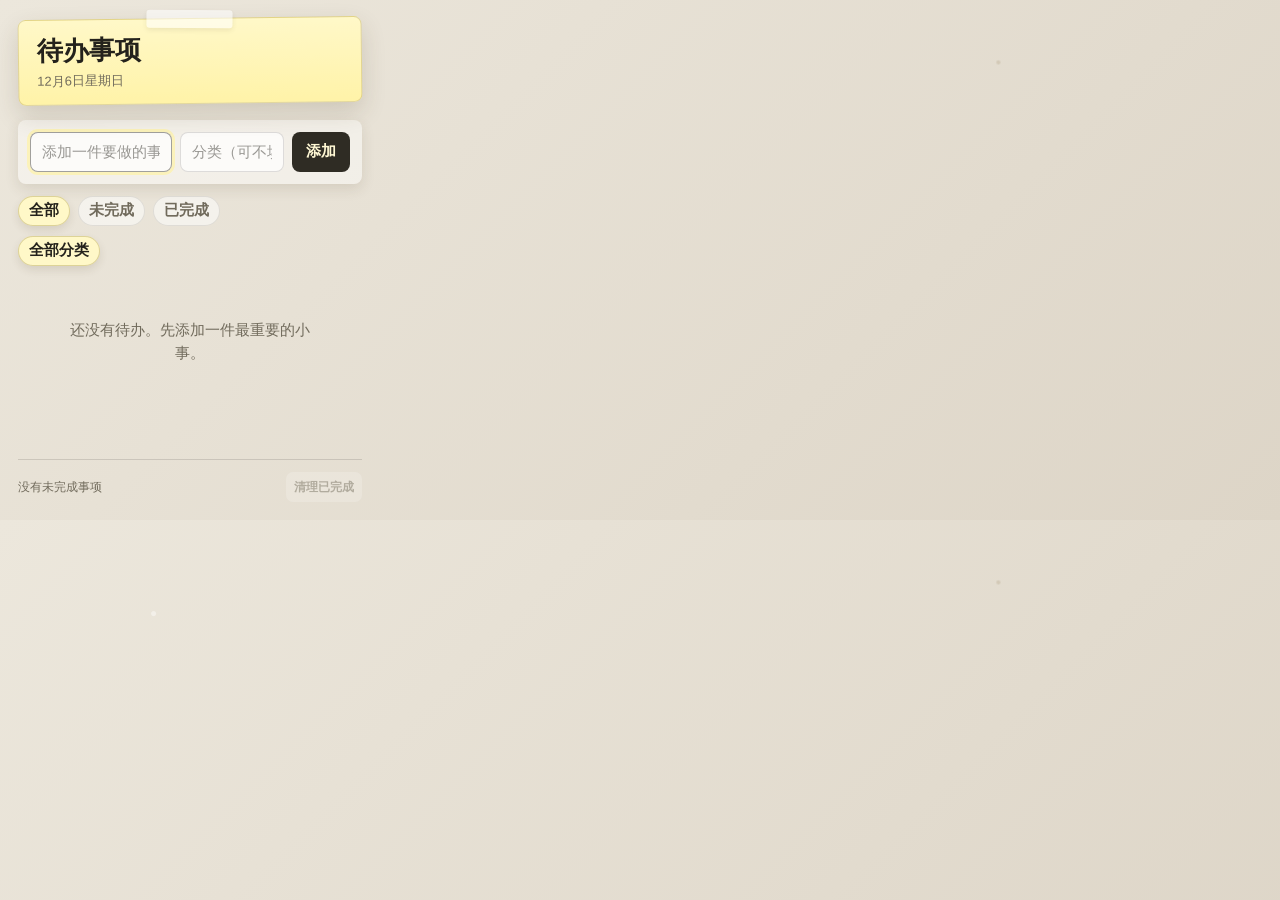
==== popup.html @ f9138f81 "Create Chrome todo extension" ====
<!doctype html>
<html lang="zh-CN">
  <head>
    <meta charset="utf-8" />
    <meta name="viewport" content="width=device-width, initial-scale=1" />
    <title>简洁待办</title>
    <link rel="stylesheet" href="popup.css" />
  </head>
  <body>
    <main class="app" aria-label="待办事项">
      <header class="header">
        <div>
          <h1>待办事项</h1>
          <p id="todayText" class="today"></p>
        </div>
      </header>

      <form id="todoForm" class="add-form" autocomplete="off">
        <label class="sr-only" for="todoInput">新增待办</label>
        <input id="todoInput" type="text" maxlength="80" placeholder="添加一件要做的事" />
        <label class="sr-only" for="categoryInput">分类</label>
        <input id="categoryInput" type="text" maxlength="18" placeholder="分类（可不填）" list="categorySuggestions" />
        <datalist id="categorySuggestions"></datalist>
        <button type="submit">添加</button>
      </form>

      <section class="toolbar" aria-label="筛选待办">
        <button class="filter active" type="button" data-filter="all">全部</button>
        <button class="filter" type="button" data-filter="active">未完成</button>
        <button class="filter" type="button" data-filter="done">已完成</button>
      </section>

      <section class="category-toolbar" aria-label="筛选分类">
        <button class="category-filter active" type="button" data-category="all">全部分类</button>
      </section>

      <section class="content">
        <p id="emptyState" class="empty-state">还没有待办。先添加一件最重要的小事。</p>
        <ul id="todoList" class="todo-list" aria-live="polite"></ul>
      </section>

      <footer class="footer">
        <span id="countText">0 件待办</span>
        <button id="clearDone" class="ghost" type="button">清理已完成</button>
      </footer>
    </main>

    <script src="popup.js"></script>
  </body>
</html>
---- popup.css ----
:root {
  color-scheme: light;
  --desk: #ece7dc;
  --desk-deep: #ddd5c7;
  --note: #fff3a8;
  --note-soft: #fff8c8;
  --note-alt: #f7ffd1;
  --ink: #24221c;
  --muted: #716b5c;
  --line: rgba(36, 34, 28, 0.18);
  --shadow: 0 10px 24px rgba(70, 58, 31, 0.16);
  --shadow-soft: 0 5px 14px rgba(70, 58, 31, 0.12);
}

* {
  box-sizing: border-box;
}

body {
  width: 380px;
  min-height: 520px;
  margin: 0;
  background:
    radial-gradient(circle at 12% 18%, rgba(255, 255, 255, 0.42) 0 2px, transparent 3px),
    radial-gradient(circle at 78% 12%, rgba(140, 118, 74, 0.18) 0 1px, transparent 3px),
    linear-gradient(135deg, var(--desk), var(--desk-deep));
  color: var(--ink);
  font-family:
    -apple-system, BlinkMacSystemFont, "SF Pro Rounded", "PingFang SC", "Microsoft YaHei",
    sans-serif;
  font-size: 15px;
}

body.newtab-page {
  width: auto;
  min-height: 100vh;
  background:
    radial-gradient(circle at 14% 16%, rgba(255, 255, 255, 0.42) 0 2px, transparent 3px),
    radial-gradient(circle at 82% 20%, rgba(140, 118, 74, 0.18) 0 1px, transparent 3px),
    radial-gradient(circle at 30% 82%, rgba(118, 138, 97, 0.12) 0 2px, transparent 4px),
    linear-gradient(135deg, var(--desk), var(--desk-deep));
}

button,
input {
  font: inherit;
}

button {
  border: 0;
  cursor: pointer;
}

button:disabled {
  cursor: not-allowed;
  opacity: 0.44;
}

.app {
  display: flex;
  min-height: 520px;
  flex-direction: column;
  padding: 18px;
}

.newtab-app {
  width: min(820px, calc(100vw - 44px));
  min-height: calc(100vh - 80px);
  margin: 40px auto;
  padding: 30px;
}

.header {
  position: relative;
  margin: 0 0 16px;
  padding: 16px 18px 14px;
  border: 1px solid rgba(151, 130, 48, 0.28);
  border-radius: 8px;
  background: linear-gradient(180deg, var(--note-soft), var(--note));
  box-shadow: var(--shadow);
  transform: rotate(-0.7deg);
}

.header::before {
  content: "";
  position: absolute;
  top: -9px;
  left: 50%;
  width: 86px;
  height: 18px;
  border-radius: 3px;
  background: rgba(255, 255, 255, 0.56);
  box-shadow: 0 2px 5px rgba(70, 58, 31, 0.1);
  transform: translateX(-50%) rotate(1deg);
}

h1 {
  margin: 0;
  font-size: 26px;
  font-weight: 760;
  letter-spacing: 0;
  line-height: 1.1;
}

.newtab-app h1 {
  font-size: 42px;
}

.today {
  min-height: 18px;
  margin: 7px 0 0;
  color: var(--muted);
  font-size: 13px;
}

.newtab-app .today {
  font-size: 16px;
}

.add-form {
  display: grid;
  grid-template-columns: 1fr 104px auto;
  gap: 8px;
  margin-bottom: 12px;
  padding: 12px;
  border-radius: 8px;
  background: rgba(255, 255, 255, 0.42);
  box-shadow: var(--shadow-soft);
}

.add-form input {
  min-width: 0;
  height: 40px;
  border: 1px solid rgba(36, 34, 28, 0.14);
  border-radius: 8px;
  background: rgba(255, 255, 255, 0.72);
  color: var(--ink);
  outline: none;
  padding: 0 11px;
}

.add-form input::placeholder {
  color: rgba(36, 34, 28, 0.46);
}

.add-form input:focus,
.edit-row input:focus {
  border-color: rgba(36, 34, 28, 0.42);
  box-shadow: 0 0 0 3px rgba(255, 243, 168, 0.72);
}

.add-form button {
  height: 40px;
  border-radius: 8px;
  background: #2f2c24;
  color: #fff8d4;
  font-weight: 700;
  padding: 0 14px;
}

.add-form button:hover {
  background: #16140f;
}

.newtab-app .add-form {
  grid-template-columns: 1fr 150px auto;
  gap: 12px;
  margin-bottom: 16px;
  padding: 14px;
}

.newtab-app .add-form input,
.newtab-app .add-form button {
  height: 48px;
  font-size: 17px;
}

.toolbar,
.category-toolbar {
  display: flex;
  flex-wrap: wrap;
  gap: 8px;
  margin-bottom: 10px;
}

.category-toolbar {
  margin-bottom: 14px;
}

.filter,
.category-filter {
  min-height: 30px;
  border-radius: 999px;
  background: rgba(255, 255, 255, 0.52);
  color: var(--muted);
  font-weight: 650;
  padding: 0 11px;
  box-shadow: inset 0 0 0 1px rgba(36, 34, 28, 0.1);
}

.filter:hover,
.category-filter:hover {
  background: rgba(255, 255, 255, 0.82);
  color: var(--ink);
}

.filter.active,
.category-filter.active {
  background: #fff8c8;
  color: var(--ink);
  box-shadow:
    inset 0 0 0 1px rgba(151, 130, 48, 0.32),
    0 4px 9px rgba(70, 58, 31, 0.12);
}

.newtab-app .filter,
.newtab-app .category-filter {
  min-height: 36px;
  font-size: 16px;
}

.content {
  flex: 1;
  min-height: 0;
}

.todo-list {
  display: grid;
  gap: 10px;
  max-height: 310px;
  margin: 0;
  padding: 1px;
  overflow-y: auto;
  list-style: none;
}

.newtab-app .todo-list {
  grid-template-columns: repeat(auto-fit, minmax(230px, 1fr));
  align-content: start;
  max-height: calc(100vh - 390px);
}

.todo-item {
  display: grid;
  grid-template-columns: auto 1fr auto;
  align-items: start;
  gap: 10px;
  min-height: 72px;
  border: 1px solid rgba(151, 130, 48, 0.24);
  border-radius: 8px;
  background:
    linear-gradient(180deg, rgba(255, 255, 255, 0.28), transparent 36%),
    var(--note);
  box-shadow: var(--shadow-soft);
  padding: 12px 11px;
}

.todo-item:nth-child(3n + 2) {
  background:
    linear-gradient(180deg, rgba(255, 255, 255, 0.3), transparent 36%),
    var(--note-alt);
}

.todo-item:nth-child(3n) {
  background:
    linear-gradient(180deg, rgba(255, 255, 255, 0.28), transparent 36%),
    #ffe5c4;
}

.todo-item input[type="checkbox"] {
  width: 18px;
  height: 18px;
  margin: 3px 0 0;
  accent-color: #2f2c24;
}

.todo-content {
  display: grid;
  min-width: 0;
  gap: 6px;
}

.todo-category {
  width: fit-content;
  max-width: 100%;
  border-radius: 999px;
  background: rgba(255, 255, 255, 0.62);
  color: var(--muted);
  font-size: 12px;
  line-height: 1.1;
  overflow: hidden;
  padding: 4px 8px;
  text-overflow: ellipsis;
  white-space: nowrap;
}

.todo-title {
  min-width: 0;
  overflow-wrap: anywhere;
  color: var(--ink);
  font-size: 16px;
  line-height: 1.42;
}

.newtab-app .todo-item {
  min-height: 132px;
  transform: rotate(-0.35deg);
}

.newtab-app .todo-item:nth-child(even) {
  transform: rotate(0.35deg);
}

.newtab-app .todo-title {
  font-size: 19px;
}

.todo-item.done {
  opacity: 0.74;
}

.todo-item.done .todo-title {
  color: var(--muted);
  text-decoration-line: line-through;
  text-decoration-thickness: 2px;
  text-decoration-color: rgba(36, 34, 28, 0.72);
  text-decoration-skip-ink: none;
}

.item-actions {
  display: flex;
  flex-direction: column;
  gap: 4px;
}

.item-actions button,
.edit-actions button {
  min-width: 34px;
  height: 24px;
  border-radius: 6px;
  background: rgba(255, 255, 255, 0.48);
  color: var(--muted);
  font-size: 12px;
  font-weight: 650;
  padding: 0 6px;
}

.item-actions button:hover,
.edit-actions button:hover {
  background: rgba(255, 255, 255, 0.86);
  color: var(--ink);
}

.edit-row {
  display: grid;
  grid-column: 2 / 4;
  grid-template-columns: 1fr 84px auto;
  gap: 7px;
  width: 100%;
}

.edit-row input {
  min-width: 0;
  height: 34px;
  border: 1px solid rgba(36, 34, 28, 0.16);
  border-radius: 7px;
  background: rgba(255, 255, 255, 0.66);
  color: var(--ink);
  outline: none;
  padding: 0 8px;
}

.edit-actions {
  display: flex;
  gap: 4px;
}

.empty-state {
  display: none;
  margin: 38px auto 0;
  max-width: 250px;
  color: var(--muted);
  line-height: 1.58;
  text-align: center;
}

.empty-state.visible {
  display: block;
}

.footer {
  display: flex;
  align-items: center;
  justify-content: space-between;
  gap: 10px;
  border-top: 1px solid rgba(36, 34, 28, 0.14);
  margin-top: 14px;
  padding-top: 12px;
  color: var(--muted);
  font-size: 12px;
}

.newtab-app .footer,
.newtab-app .ghost,
.newtab-app .item-actions button,
.newtab-app .edit-actions button {
  font-size: 14px;
}

.ghost {
  height: 30px;
  border-radius: 7px;
  background: rgba(255, 255, 255, 0.45);
  color: var(--muted);
  font-size: 12px;
  font-weight: 650;
  padding: 0 8px;
}

.ghost:hover:not(:disabled) {
  background: rgba(255, 255, 255, 0.86);
  color: var(--ink);
}

.sr-only {
  position: absolute;
  width: 1px;
  height: 1px;
  padding: 0;
  overflow: hidden;
  clip: rect(0, 0, 0, 0);
  white-space: nowrap;
  border: 0;
}

@media (max-width: 520px) {
  .newtab-app {
    width: calc(100vw - 22px);
    min-height: calc(100vh - 22px);
    margin: 11px auto;
    padding: 18px;
  }

  .newtab-app h1 {
    font-size: 32px;
  }

  .add-form,
  .newtab-app .add-form {
    grid-template-columns: 1fr auto;
  }

  .add-form input:first-of-type,
  .newtab-app .add-form input:first-of-type {
    grid-column: 1 / -1;
  }

  .newtab-app .todo-list {
    grid-template-columns: 1fr;
  }

  .edit-row {
    grid-template-columns: 1fr;
  }
}
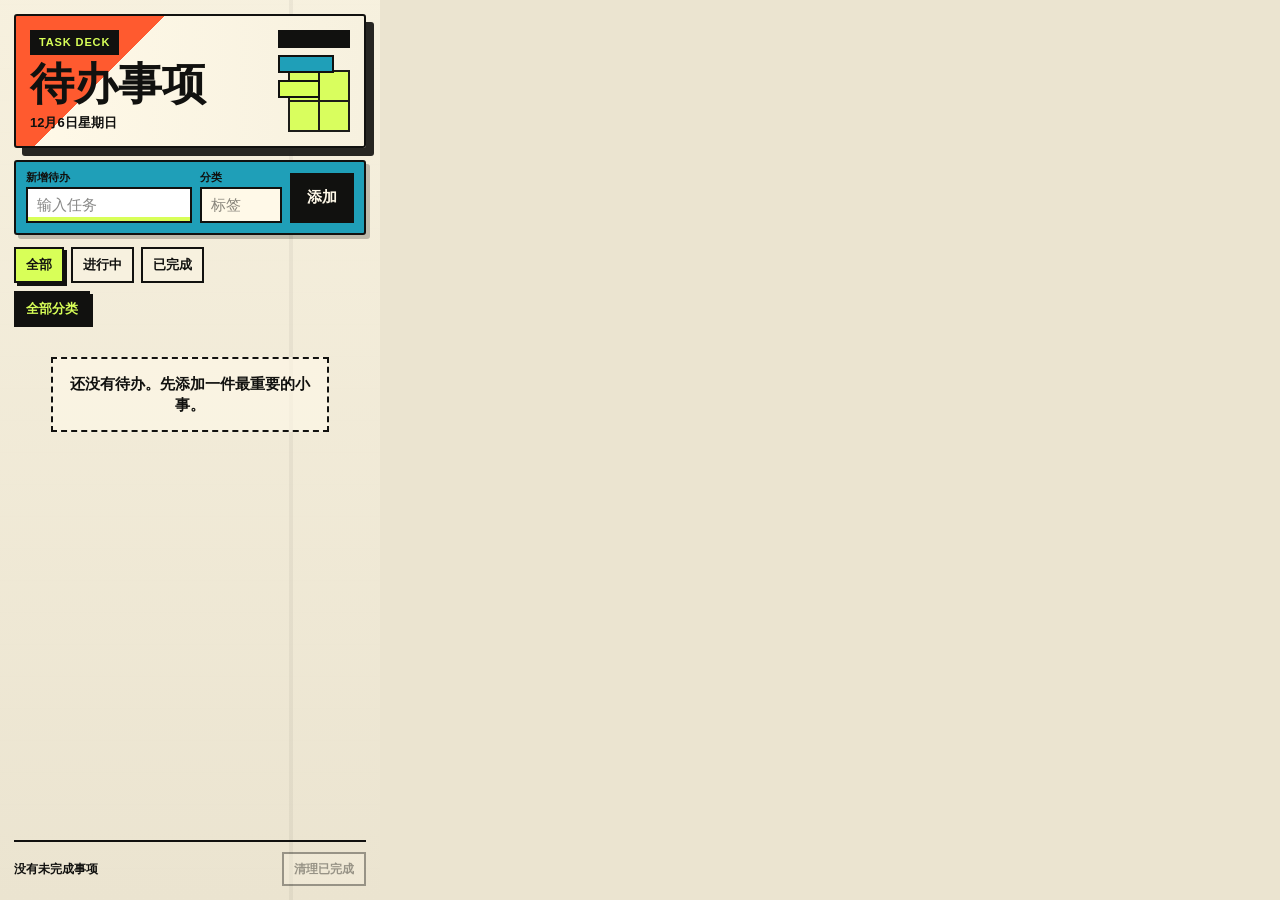
==== commit a4915505: "版本 1" ====
--- a/popup.html
+++ b/popup.html
@@ -9,29 +9,41 @@
   <body>
     <main class="app" aria-label="待办事项">
       <header class="header">
-        <div>
+        <div class="header-copy">
+          <span class="eyebrow">Task Deck</span>
           <h1>待办事项</h1>
           <p id="todayText" class="today"></p>
         </div>
+        <div class="deck-meter" aria-hidden="true">
+          <span></span>
+          <span></span>
+          <span></span>
+        </div>
       </header>
 
-      <form id="todoForm" class="add-form" autocomplete="off">
-        <label class="sr-only" for="todoInput">新增待办</label>
-        <input id="todoInput" type="text" maxlength="80" placeholder="添加一件要做的事" />
-        <label class="sr-only" for="categoryInput">分类</label>
-        <input id="categoryInput" type="text" maxlength="18" placeholder="分类（可不填）" list="categorySuggestions" />
-        <datalist id="categorySuggestions"></datalist>
+      <form id="todoForm" class="add-form" autocomplete="off" aria-label="新增待办">
+        <div class="task-field">
+          <label for="todoInput">新增待办</label>
+          <input id="todoInput" type="text" maxlength="80" placeholder="输入任务" />
+        </div>
+        <div class="category-field">
+          <label for="categoryInput">分类</label>
+          <input id="categoryInput" type="text" maxlength="18" placeholder="标签" list="categorySuggestions" />
+          <datalist id="categorySuggestions"></datalist>
+        </div>
         <button type="submit">添加</button>
       </form>
 
-      <section class="toolbar" aria-label="筛选待办">
-        <button class="filter active" type="button" data-filter="all">全部</button>
-        <button class="filter" type="button" data-filter="active">未完成</button>
-        <button class="filter" type="button" data-filter="done">已完成</button>
-      </section>
+      <section class="control-panel" aria-label="筛选">
+        <div class="toolbar" aria-label="筛选待办">
+          <button class="filter active" type="button" data-filter="all">全部</button>
+          <button class="filter" type="button" data-filter="active">进行中</button>
+          <button class="filter" type="button" data-filter="done">已完成</button>
+        </div>
 
-      <section class="category-toolbar" aria-label="筛选分类">
-        <button class="category-filter active" type="button" data-category="all">全部分类</button>
+        <div class="category-toolbar" aria-label="筛选分类">
+          <button class="category-filter active" type="button" data-category="all">全部分类</button>
+        </div>
       </section>
 
       <section class="content">
--- a/popup.css
+++ b/popup.css
@@ -1,33 +1,41 @@
 :root {
   color-scheme: light;
-  --desk: #ece7dc;
-  --desk-deep: #ddd5c7;
-  --note: #fff3a8;
-  --note-soft: #fff8c8;
-  --note-alt: #f7ffd1;
-  --ink: #24221c;
-  --muted: #716b5c;
-  --line: rgba(36, 34, 28, 0.18);
-  --shadow: 0 10px 24px rgba(70, 58, 31, 0.16);
-  --shadow-soft: 0 5px 14px rgba(70, 58, 31, 0.12);
+  --void: #11110f;
+  --ink: #151512;
+  --paper: #f7f1df;
+  --paper-2: #ebe4d0;
+  --cream: #fff9e8;
+  --muted: #6a6255;
+  --line: rgba(17, 17, 15, 0.18);
+  --line-strong: rgba(17, 17, 15, 0.44);
+  --signal: #ff5a2f;
+  --signal-dark: #c93419;
+  --acid: #d8ff58;
+  --cyan: #1f9fb8;
+  --blue: #315bff;
+  --green: #127c58;
+  --shadow: 8px 8px 0 rgba(17, 17, 15, 0.9);
+  --shadow-soft: 4px 4px 0 rgba(17, 17, 15, 0.24);
+  --radius: 3px;
 }
 
 * {
   box-sizing: border-box;
 }
 
+html {
+  min-height: 100%;
+}
+
 body {
   width: 380px;
-  min-height: 520px;
+  min-height: 540px;
   margin: 0;
-  background:
-    radial-gradient(circle at 12% 18%, rgba(255, 255, 255, 0.42) 0 2px, transparent 3px),
-    radial-gradient(circle at 78% 12%, rgba(140, 118, 74, 0.18) 0 1px, transparent 3px),
-    linear-gradient(135deg, var(--desk), var(--desk-deep));
+  background: var(--paper-2);
   color: var(--ink);
   font-family:
-    -apple-system, BlinkMacSystemFont, "SF Pro Rounded", "PingFang SC", "Microsoft YaHei",
-    sans-serif;
+    "Avenir Next Condensed", "Arial Narrow", "Helvetica Neue", -apple-system, BlinkMacSystemFont,
+    "PingFang SC", "Microsoft YaHei", sans-serif;
   font-size: 15px;
 }
 
@@ -35,10 +43,9 @@
   width: auto;
   min-height: 100vh;
   background:
-    radial-gradient(circle at 14% 16%, rgba(255, 255, 255, 0.42) 0 2px, transparent 3px),
-    radial-gradient(circle at 82% 20%, rgba(140, 118, 74, 0.18) 0 1px, transparent 3px),
-    radial-gradient(circle at 30% 82%, rgba(118, 138, 97, 0.12) 0 2px, transparent 4px),
-    linear-gradient(135deg, var(--desk), var(--desk-deep));
+    linear-gradient(135deg, rgba(255, 90, 47, 0.18) 0 24%, transparent 24% 100%),
+    repeating-linear-gradient(90deg, rgba(255, 255, 255, 0.05) 0 1px, transparent 1px 18px),
+    var(--void);
 }
 
 button,
@@ -53,173 +60,307 @@
 
 button:disabled {
   cursor: not-allowed;
-  opacity: 0.44;
+  opacity: 0.38;
+}
+
+button,
+input {
+  transition:
+    background 160ms ease,
+    border-color 160ms ease,
+    box-shadow 160ms ease,
+    color 160ms ease,
+    transform 160ms ease;
+}
+
+button:focus-visible,
+input:focus-visible {
+  outline: 3px solid var(--acid);
+  outline-offset: 3px;
 }
 
 .app {
+  position: relative;
   display: flex;
-  min-height: 520px;
+  min-height: 100vh;
   flex-direction: column;
-  padding: 18px;
-}
-
-.newtab-app {
-  width: min(820px, calc(100vw - 44px));
-  min-height: calc(100vh - 80px);
-  margin: 40px auto;
-  padding: 30px;
-}
-
-.header {
-  position: relative;
-  margin: 0 0 16px;
-  padding: 16px 18px 14px;
-  border: 1px solid rgba(151, 130, 48, 0.28);
-  border-radius: 8px;
-  background: linear-gradient(180deg, var(--note-soft), var(--note));
-  box-shadow: var(--shadow);
-  transform: rotate(-0.7deg);
-}
-
-.header::before {
+  padding: 14px;
+  overflow: hidden;
+  background:
+    linear-gradient(180deg, rgba(247, 241, 223, 0.96), rgba(235, 228, 208, 0.96)),
+    repeating-linear-gradient(0deg, transparent 0 31px, rgba(17, 17, 15, 0.08) 31px 32px);
+}
+
+.app::before {
   content: "";
   position: absolute;
-  top: -9px;
-  left: 50%;
-  width: 86px;
-  height: 18px;
-  border-radius: 3px;
-  background: rgba(255, 255, 255, 0.56);
-  box-shadow: 0 2px 5px rgba(70, 58, 31, 0.1);
-  transform: translateX(-50%) rotate(1deg);
+  inset: 0;
+  pointer-events: none;
+  background:
+    linear-gradient(90deg, transparent 0 76%, rgba(17, 17, 15, 0.08) 76% 77%, transparent 77%),
+    radial-gradient(circle at 9% 14%, rgba(17, 17, 15, 0.12) 0 1px, transparent 1px 100%);
+  opacity: 0.6;
+}
+
+.newtab-app {
+  width: min(1040px, calc(100vw - 42px));
+  min-height: calc(100vh - 48px);
+  margin: 24px auto;
+  padding: 22px;
+  border: 2px solid var(--void);
+  box-shadow: var(--shadow);
+}
+
+.header {
+  position: relative;
+  z-index: 1;
+  display: grid;
+  grid-template-columns: minmax(0, 1fr) 72px;
+  min-height: 124px;
+  gap: 14px;
+  margin: 0 0 12px;
+  padding: 14px;
+  border: 2px solid var(--void);
+  border-radius: var(--radius);
+  background:
+    linear-gradient(135deg, var(--signal) 0 31%, transparent 31% 100%),
+    linear-gradient(90deg, var(--cream), var(--paper));
+  box-shadow: var(--shadow);
+}
+
+.header::after {
+  content: "";
+  position: absolute;
+  right: 14px;
+  bottom: 14px;
+  width: 58px;
+  height: 58px;
+  border: 2px solid var(--void);
+  background:
+    linear-gradient(90deg, transparent 0 48%, var(--void) 48% 52%, transparent 52%),
+    linear-gradient(0deg, transparent 0 48%, var(--void) 48% 52%, transparent 52%),
+    var(--acid);
+  opacity: 0.95;
+}
+
+.header-copy {
+  position: relative;
+  z-index: 1;
+  display: grid;
+  align-content: end;
+}
+
+.eyebrow {
+  width: fit-content;
+  margin-bottom: 10px;
+  border: 2px solid var(--void);
+  background: var(--void);
+  color: var(--acid);
+  font-size: 11px;
+  font-weight: 900;
+  letter-spacing: 0.08em;
+  line-height: 1;
+  padding: 5px 7px;
+  text-transform: uppercase;
 }
 
 h1 {
+  max-width: 250px;
   margin: 0;
-  font-size: 26px;
-  font-weight: 760;
+  color: var(--void);
+  font-family: "Impact", "Avenir Next Condensed", "Arial Narrow", sans-serif;
+  font-size: 44px;
+  font-weight: 900;
   letter-spacing: 0;
-  line-height: 1.1;
+  line-height: 0.88;
 }
 
 .newtab-app h1 {
-  font-size: 42px;
+  max-width: none;
+  font-size: clamp(64px, 10vw, 124px);
 }
 
 .today {
   min-height: 18px;
-  margin: 7px 0 0;
-  color: var(--muted);
+  margin: 10px 0 0;
+  color: var(--void);
   font-size: 13px;
+  font-weight: 900;
 }
 
 .newtab-app .today {
-  font-size: 16px;
+  font-size: 17px;
+}
+
+.deck-meter {
+  position: relative;
+  z-index: 1;
+  display: grid;
+  align-content: start;
+  gap: 7px;
+}
+
+.deck-meter span {
+  display: block;
+  height: 18px;
+  border: 2px solid var(--void);
+  background: var(--void);
+}
+
+.deck-meter span:nth-child(2) {
+  width: 78%;
+  background: var(--cyan);
+}
+
+.deck-meter span:nth-child(3) {
+  width: 58%;
+  background: var(--acid);
 }
 
 .add-form {
-  display: grid;
-  grid-template-columns: 1fr 104px auto;
+  position: relative;
+  z-index: 1;
+  display: grid;
+  grid-template-columns: minmax(0, 1fr) 82px 64px;
   gap: 8px;
+  align-items: end;
   margin-bottom: 12px;
-  padding: 12px;
-  border-radius: 8px;
-  background: rgba(255, 255, 255, 0.42);
+  padding: 10px;
+  border: 2px solid var(--void);
+  border-radius: var(--radius);
+  background: var(--cyan);
   box-shadow: var(--shadow-soft);
+}
+
+.task-field,
+.category-field {
+  display: grid;
+  min-width: 0;
+  gap: 4px;
+}
+
+.add-form label {
+  color: var(--void);
+  font-size: 11px;
+  font-weight: 950;
+  line-height: 1;
 }
 
 .add-form input {
   min-width: 0;
-  height: 40px;
-  border: 1px solid rgba(36, 34, 28, 0.14);
-  border-radius: 8px;
-  background: rgba(255, 255, 255, 0.72);
-  color: var(--ink);
+  height: 36px;
+  border: 2px solid var(--void);
+  border-radius: 0;
+  background: var(--cream);
+  color: var(--void);
   outline: none;
-  padding: 0 11px;
+  padding: 0 9px;
 }
 
 .add-form input::placeholder {
-  color: rgba(36, 34, 28, 0.46);
+  color: rgba(17, 17, 15, 0.5);
 }
 
 .add-form input:focus,
 .edit-row input:focus {
-  border-color: rgba(36, 34, 28, 0.42);
-  box-shadow: 0 0 0 3px rgba(255, 243, 168, 0.72);
+  background: #fff;
+  box-shadow: inset 0 -4px 0 var(--acid);
 }
 
 .add-form button {
-  height: 40px;
-  border-radius: 8px;
-  background: #2f2c24;
-  color: #fff8d4;
-  font-weight: 700;
-  padding: 0 14px;
+  min-height: 50px;
+  border: 2px solid var(--void);
+  border-radius: 0;
+  background: var(--void);
+  color: var(--cream);
+  font-weight: 950;
+  padding: 0 10px;
 }
 
 .add-form button:hover {
-  background: #16140f;
+  background: var(--acid);
+  color: var(--void);
+  transform: translate(-2px, -2px);
+  box-shadow: 3px 3px 0 var(--void);
 }
 
 .newtab-app .add-form {
-  grid-template-columns: 1fr 150px auto;
+  grid-template-columns: minmax(0, 1fr) 160px 100px;
   gap: 12px;
   margin-bottom: 16px;
   padding: 14px;
 }
 
-.newtab-app .add-form input,
+.newtab-app .add-form input {
+  height: 44px;
+  font-size: 18px;
+}
+
 .newtab-app .add-form button {
-  height: 48px;
-  font-size: 17px;
+  min-height: 60px;
+  font-size: 18px;
+}
+
+.control-panel {
+  position: relative;
+  z-index: 1;
+  display: grid;
+  gap: 8px;
+  margin-bottom: 12px;
 }
 
 .toolbar,
 .category-toolbar {
   display: flex;
   flex-wrap: wrap;
-  gap: 8px;
-  margin-bottom: 10px;
+  gap: 7px;
 }
 
 .category-toolbar {
-  margin-bottom: 14px;
+  max-height: 80px;
+  overflow-y: auto;
+  padding-right: 2px;
 }
 
 .filter,
 .category-filter {
-  min-height: 30px;
-  border-radius: 999px;
-  background: rgba(255, 255, 255, 0.52);
-  color: var(--muted);
-  font-weight: 650;
-  padding: 0 11px;
-  box-shadow: inset 0 0 0 1px rgba(36, 34, 28, 0.1);
+  min-height: 36px;
+  border: 2px solid var(--void);
+  border-radius: 0;
+  background: var(--paper);
+  color: var(--void);
+  font-size: 13px;
+  font-weight: 950;
+  padding: 0 10px;
 }
 
 .filter:hover,
 .category-filter:hover {
-  background: rgba(255, 255, 255, 0.82);
-  color: var(--ink);
+  transform: translate(-1px, -1px);
+  box-shadow: 2px 2px 0 var(--void);
 }
 
 .filter.active,
 .category-filter.active {
-  background: #fff8c8;
-  color: var(--ink);
-  box-shadow:
-    inset 0 0 0 1px rgba(151, 130, 48, 0.32),
-    0 4px 9px rgba(70, 58, 31, 0.12);
+  background: var(--acid);
+  color: var(--void);
+  box-shadow: 3px 3px 0 var(--void);
+}
+
+.category-filter.active {
+  background: var(--void);
+  color: var(--acid);
 }
 
 .newtab-app .filter,
 .newtab-app .category-filter {
-  min-height: 36px;
+  min-height: 42px;
   font-size: 16px;
 }
 
 .content {
+  position: relative;
+  z-index: 1;
   flex: 1;
   min-height: 0;
 }
@@ -227,160 +368,191 @@
 .todo-list {
   display: grid;
   gap: 10px;
-  max-height: 310px;
+  max-height: 294px;
   margin: 0;
-  padding: 1px;
+  padding: 2px 4px 4px 0;
   overflow-y: auto;
   list-style: none;
 }
 
 .newtab-app .todo-list {
-  grid-template-columns: repeat(auto-fit, minmax(230px, 1fr));
+  grid-template-columns: repeat(auto-fit, minmax(248px, 1fr));
   align-content: start;
-  max-height: calc(100vh - 390px);
+  max-height: calc(100vh - 410px);
 }
 
 .todo-item {
-  display: grid;
-  grid-template-columns: auto 1fr auto;
+  position: relative;
+  display: grid;
+  grid-template-columns: 32px minmax(0, 1fr) auto;
   align-items: start;
   gap: 10px;
-  min-height: 72px;
-  border: 1px solid rgba(151, 130, 48, 0.24);
-  border-radius: 8px;
-  background:
-    linear-gradient(180deg, rgba(255, 255, 255, 0.28), transparent 36%),
-    var(--note);
+  min-height: 86px;
+  overflow: hidden;
+  border: 2px solid var(--void);
+  border-radius: var(--radius);
+  background: var(--ticket-bg, var(--cream));
   box-shadow: var(--shadow-soft);
-  padding: 12px 11px;
-}
-
-.todo-item:nth-child(3n + 2) {
-  background:
-    linear-gradient(180deg, rgba(255, 255, 255, 0.3), transparent 36%),
-    var(--note-alt);
-}
-
-.todo-item:nth-child(3n) {
-  background:
-    linear-gradient(180deg, rgba(255, 255, 255, 0.28), transparent 36%),
-    #ffe5c4;
+  padding: 10px;
+  animation: deck-in 170ms ease both;
+}
+
+.todo-item::before {
+  content: "";
+  position: absolute;
+  inset: 0 auto 0 0;
+  width: 9px;
+  background: var(--tag-color, var(--signal));
+}
+
+.todo-item::after {
+  content: "";
+  position: absolute;
+  right: -16px;
+  top: 12px;
+  width: 54px;
+  height: 18px;
+  border: 2px solid var(--void);
+  background: var(--tag-color, var(--signal));
+  transform: rotate(16deg);
 }
 
 .todo-item input[type="checkbox"] {
-  width: 18px;
-  height: 18px;
-  margin: 3px 0 0;
-  accent-color: #2f2c24;
+  position: relative;
+  z-index: 1;
+  width: 24px;
+  height: 24px;
+  margin: 2px 0 0 5px;
+  accent-color: var(--void);
+  cursor: pointer;
 }
 
 .todo-content {
+  position: relative;
+  z-index: 1;
   display: grid;
   min-width: 0;
-  gap: 6px;
+  gap: 8px;
 }
 
 .todo-category {
   width: fit-content;
   max-width: 100%;
-  border-radius: 999px;
-  background: rgba(255, 255, 255, 0.62);
-  color: var(--muted);
-  font-size: 12px;
-  line-height: 1.1;
+  border: 2px solid var(--void);
+  background: var(--tag-color, var(--signal));
+  color: var(--void);
+  font-size: 11px;
+  font-weight: 950;
+  line-height: 1;
   overflow: hidden;
-  padding: 4px 8px;
+  padding: 5px 7px;
   text-overflow: ellipsis;
+  text-transform: uppercase;
   white-space: nowrap;
 }
 
 .todo-title {
   min-width: 0;
   overflow-wrap: anywhere;
-  color: var(--ink);
-  font-size: 16px;
-  line-height: 1.42;
+  color: var(--void);
+  font-family: "Avenir Next Condensed", "Arial Narrow", "PingFang SC", sans-serif;
+  font-size: 20px;
+  font-weight: 950;
+  line-height: 1.05;
 }
 
 .newtab-app .todo-item {
-  min-height: 132px;
-  transform: rotate(-0.35deg);
-}
-
-.newtab-app .todo-item:nth-child(even) {
-  transform: rotate(0.35deg);
+  min-height: 150px;
+  padding: 14px;
 }
 
 .newtab-app .todo-title {
-  font-size: 19px;
+  font-size: 28px;
 }
 
 .todo-item.done {
-  opacity: 0.74;
+  background: #d8d1bf;
+  opacity: 0.78;
 }
 
 .todo-item.done .todo-title {
-  color: var(--muted);
+  color: rgba(17, 17, 15, 0.68);
   text-decoration-line: line-through;
-  text-decoration-thickness: 2px;
-  text-decoration-color: rgba(36, 34, 28, 0.72);
+  text-decoration-thickness: 4px;
+  text-decoration-color: var(--signal-dark);
   text-decoration-skip-ink: none;
 }
 
 .item-actions {
+  position: relative;
+  z-index: 1;
   display: flex;
   flex-direction: column;
-  gap: 4px;
+  gap: 5px;
+  padding-right: 2px;
 }
 
 .item-actions button,
 .edit-actions button {
-  min-width: 34px;
-  height: 24px;
-  border-radius: 6px;
-  background: rgba(255, 255, 255, 0.48);
-  color: var(--muted);
+  min-width: 44px;
+  min-height: 30px;
+  border: 2px solid var(--void);
+  border-radius: 0;
+  background: var(--paper);
+  color: var(--void);
   font-size: 12px;
-  font-weight: 650;
-  padding: 0 6px;
+  font-weight: 950;
+  padding: 0 7px;
 }
 
 .item-actions button:hover,
 .edit-actions button:hover {
-  background: rgba(255, 255, 255, 0.86);
-  color: var(--ink);
+  background: var(--acid);
+  transform: translate(-1px, -1px);
+  box-shadow: 2px 2px 0 var(--void);
+}
+
+.item-actions .delete:hover {
+  background: var(--signal);
+  color: var(--void);
 }
 
 .edit-row {
+  position: relative;
+  z-index: 1;
   display: grid;
   grid-column: 2 / 4;
-  grid-template-columns: 1fr 84px auto;
+  grid-template-columns: minmax(0, 1fr) 82px auto;
   gap: 7px;
   width: 100%;
 }
 
 .edit-row input {
   min-width: 0;
-  height: 34px;
-  border: 1px solid rgba(36, 34, 28, 0.16);
-  border-radius: 7px;
-  background: rgba(255, 255, 255, 0.66);
-  color: var(--ink);
+  height: 38px;
+  border: 2px solid var(--void);
+  border-radius: 0;
+  background: var(--cream);
+  color: var(--void);
   outline: none;
   padding: 0 8px;
 }
 
 .edit-actions {
   display: flex;
-  gap: 4px;
+  gap: 5px;
 }
 
 .empty-state {
   display: none;
-  margin: 38px auto 0;
-  max-width: 250px;
-  color: var(--muted);
-  line-height: 1.58;
+  margin: 18px auto 0;
+  max-width: 278px;
+  border: 2px dashed var(--void);
+  background: rgba(255, 249, 232, 0.62);
+  color: var(--void);
+  font-weight: 850;
+  line-height: 1.45;
+  padding: 14px;
   text-align: center;
 }
 
@@ -389,15 +561,18 @@
 }
 
 .footer {
+  position: relative;
+  z-index: 1;
   display: flex;
   align-items: center;
   justify-content: space-between;
   gap: 10px;
-  border-top: 1px solid rgba(36, 34, 28, 0.14);
+  border-top: 2px solid var(--void);
   margin-top: 14px;
-  padding-top: 12px;
-  color: var(--muted);
+  padding-top: 10px;
+  color: var(--void);
   font-size: 12px;
+  font-weight: 950;
 }
 
 .newtab-app .footer,
@@ -408,18 +583,21 @@
 }
 
 .ghost {
-  height: 30px;
-  border-radius: 7px;
-  background: rgba(255, 255, 255, 0.45);
-  color: var(--muted);
+  min-height: 34px;
+  border: 2px solid var(--void);
+  border-radius: 0;
+  background: var(--paper);
+  color: var(--void);
   font-size: 12px;
-  font-weight: 650;
-  padding: 0 8px;
+  font-weight: 950;
+  padding: 0 10px;
 }
 
 .ghost:hover:not(:disabled) {
-  background: rgba(255, 255, 255, 0.86);
-  color: var(--ink);
+  background: var(--signal);
+  color: var(--void);
+  transform: translate(-1px, -1px);
+  box-shadow: 2px 2px 0 var(--void);
 }
 
 .sr-only {
@@ -433,26 +611,85 @@
   border: 0;
 }
 
+@keyframes deck-in {
+  from {
+    opacity: 0;
+    transform: translateY(10px) rotate(-0.4deg);
+  }
+  to {
+    opacity: 1;
+    transform: translateY(0) rotate(0);
+  }
+}
+
 @media (max-width: 520px) {
+  .app {
+    padding: 12px;
+  }
+
+  .header {
+    min-height: 112px;
+    margin-bottom: 10px;
+    padding: 13px;
+  }
+
+  h1 {
+    font-size: 40px;
+  }
+
+  .add-form {
+    margin-bottom: 10px;
+    padding: 9px;
+  }
+
+  .control-panel {
+    margin-bottom: 10px;
+  }
+
+  .todo-list {
+    max-height: 230px;
+  }
+
   .newtab-app {
-    width: calc(100vw - 22px);
-    min-height: calc(100vh - 22px);
-    margin: 11px auto;
-    padding: 18px;
+    width: calc(100vw - 20px);
+    min-height: calc(100vh - 20px);
+    margin: 10px auto;
+    padding: 14px;
+  }
+
+  .header {
+    grid-template-columns: minmax(0, 1fr);
+  }
+
+  .deck-meter {
+    display: none;
   }
 
   .newtab-app h1 {
-    font-size: 32px;
+    font-size: 50px;
   }
 
   .add-form,
   .newtab-app .add-form {
-    grid-template-columns: 1fr auto;
-  }
-
-  .add-form input:first-of-type,
-  .newtab-app .add-form input:first-of-type {
+    grid-template-columns: minmax(0, 1fr) 76px;
+  }
+
+  .task-field,
+  .newtab-app .task-field {
     grid-column: 1 / -1;
+  }
+
+  body:not(.newtab-page) .add-form {
+    grid-template-columns: minmax(0, 1fr) 82px 64px;
+  }
+
+  body:not(.newtab-page) .task-field {
+    grid-column: auto;
+  }
+
+  .add-form button,
+  .newtab-app .add-form button {
+    min-height: 50px;
   }
 
   .newtab-app .todo-list {
@@ -463,3 +700,13 @@
     grid-template-columns: 1fr;
   }
 }
+
+@media (prefers-reduced-motion: reduce) {
+  *,
+  *::before,
+  *::after {
+    animation-duration: 1ms !important;
+    scroll-behavior: auto !important;
+    transition-duration: 1ms !important;
+  }
+}
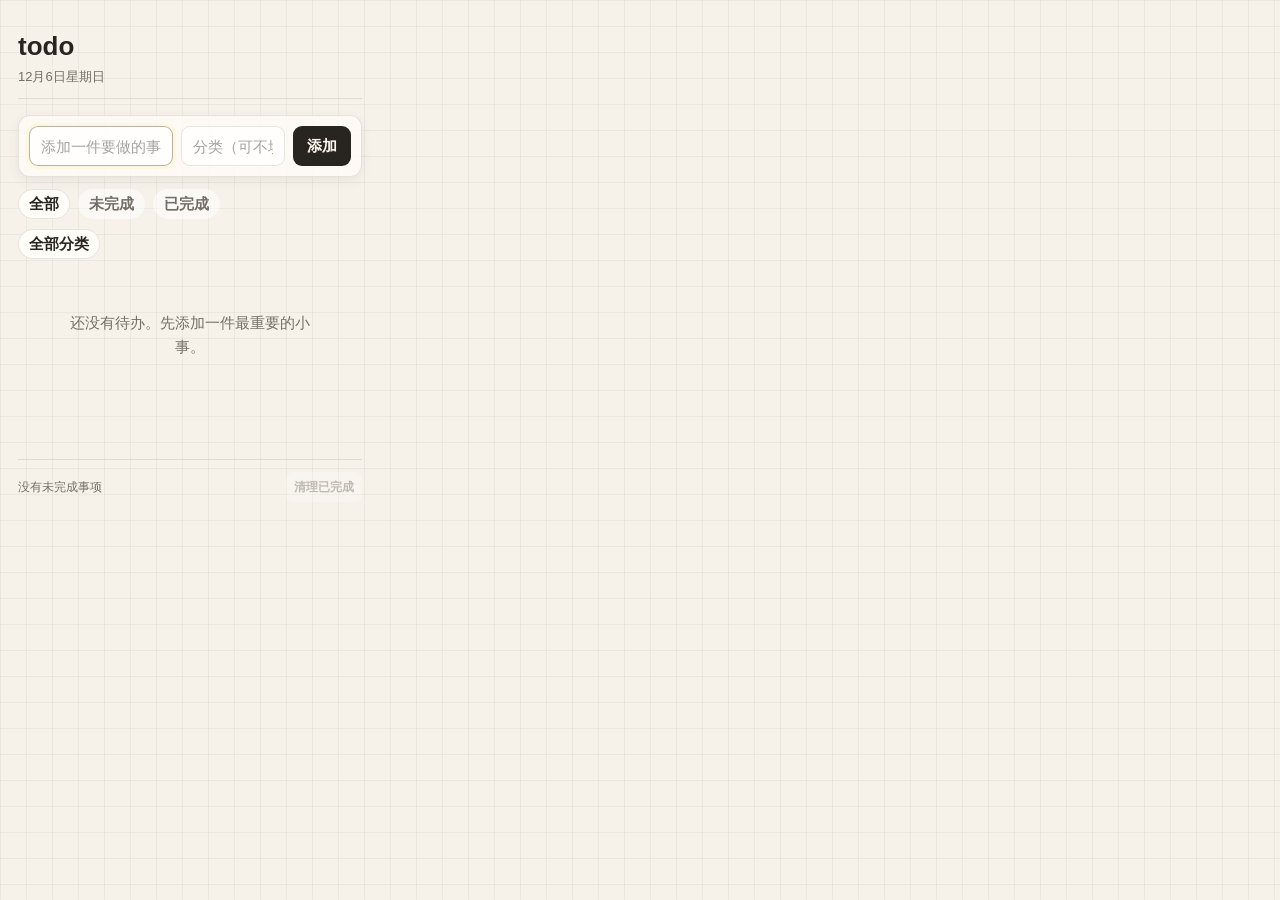
==== commit 49221c98: "Update todo branding" ====
--- a/popup.html
+++ b/popup.html
@@ -3,47 +3,35 @@
   <head>
     <meta charset="utf-8" />
     <meta name="viewport" content="width=device-width, initial-scale=1" />
-    <title>简洁待办</title>
+    <title>todo</title>
     <link rel="stylesheet" href="popup.css" />
   </head>
   <body>
-    <main class="app" aria-label="待办事项">
+    <main class="app" aria-label="todo">
       <header class="header">
-        <div class="header-copy">
-          <span class="eyebrow">Task Deck</span>
-          <h1>待办事项</h1>
+        <div>
+          <h1>todo</h1>
           <p id="todayText" class="today"></p>
-        </div>
-        <div class="deck-meter" aria-hidden="true">
-          <span></span>
-          <span></span>
-          <span></span>
         </div>
       </header>
 
-      <form id="todoForm" class="add-form" autocomplete="off" aria-label="新增待办">
-        <div class="task-field">
-          <label for="todoInput">新增待办</label>
-          <input id="todoInput" type="text" maxlength="80" placeholder="输入任务" />
-        </div>
-        <div class="category-field">
-          <label for="categoryInput">分类</label>
-          <input id="categoryInput" type="text" maxlength="18" placeholder="标签" list="categorySuggestions" />
-          <datalist id="categorySuggestions"></datalist>
-        </div>
+      <form id="todoForm" class="add-form" autocomplete="off">
+        <label class="sr-only" for="todoInput">新增待办</label>
+        <input id="todoInput" type="text" maxlength="80" placeholder="添加一件要做的事" />
+        <label class="sr-only" for="categoryInput">分类</label>
+        <input id="categoryInput" type="text" maxlength="18" placeholder="分类（可不填）" list="categorySuggestions" />
+        <datalist id="categorySuggestions"></datalist>
         <button type="submit">添加</button>
       </form>
 
-      <section class="control-panel" aria-label="筛选">
-        <div class="toolbar" aria-label="筛选待办">
-          <button class="filter active" type="button" data-filter="all">全部</button>
-          <button class="filter" type="button" data-filter="active">进行中</button>
-          <button class="filter" type="button" data-filter="done">已完成</button>
-        </div>
+      <section class="toolbar" aria-label="筛选待办">
+        <button class="filter active" type="button" data-filter="all">全部</button>
+        <button class="filter" type="button" data-filter="active">未完成</button>
+        <button class="filter" type="button" data-filter="done">已完成</button>
+      </section>
 
-        <div class="category-toolbar" aria-label="筛选分类">
-          <button class="category-filter active" type="button" data-category="all">全部分类</button>
-        </div>
+      <section class="category-toolbar" aria-label="筛选分类">
+        <button class="category-filter active" type="button" data-category="all">全部分类</button>
       </section>
 
       <section class="content">
--- a/popup.css
+++ b/popup.css
@@ -1,41 +1,37 @@
 :root {
   color-scheme: light;
-  --void: #11110f;
-  --ink: #151512;
-  --paper: #f7f1df;
-  --paper-2: #ebe4d0;
-  --cream: #fff9e8;
-  --muted: #6a6255;
-  --line: rgba(17, 17, 15, 0.18);
-  --line-strong: rgba(17, 17, 15, 0.44);
-  --signal: #ff5a2f;
-  --signal-dark: #c93419;
-  --acid: #d8ff58;
-  --cyan: #1f9fb8;
-  --blue: #315bff;
-  --green: #127c58;
-  --shadow: 8px 8px 0 rgba(17, 17, 15, 0.9);
-  --shadow-soft: 4px 4px 0 rgba(17, 17, 15, 0.24);
-  --radius: 3px;
+  --wall: #f6f2ea;
+  --wall-line: rgba(52, 48, 42, 0.055);
+  --ink: #282521;
+  --muted: #746f66;
+  --panel: rgba(255, 253, 248, 0.78);
+  --paper-white: #fffdf7;
+  --paper-yellow: #fff7c7;
+  --paper-blue: #e8f3fb;
+  --paper-green: #edf6df;
+  --border: rgba(52, 48, 42, 0.12);
+  --shadow: 0 8px 20px rgba(76, 67, 49, 0.08);
+  --shadow-small: 0 4px 12px rgba(76, 67, 49, 0.07);
+  --danger: #c64c2f;
 }
 
 * {
   box-sizing: border-box;
 }
 
-html {
-  min-height: 100%;
-}
-
 body {
   width: 380px;
-  min-height: 540px;
+  min-height: 520px;
   margin: 0;
-  background: var(--paper-2);
+  background:
+    linear-gradient(var(--wall-line) 1px, transparent 1px),
+    linear-gradient(90deg, var(--wall-line) 1px, transparent 1px),
+    var(--wall);
+  background-size: 26px 26px;
   color: var(--ink);
   font-family:
-    "Avenir Next Condensed", "Arial Narrow", "Helvetica Neue", -apple-system, BlinkMacSystemFont,
-    "PingFang SC", "Microsoft YaHei", sans-serif;
+    -apple-system, BlinkMacSystemFont, "SF Pro Rounded", "PingFang SC", "Microsoft YaHei",
+    sans-serif;
   font-size: 15px;
 }
 
@@ -43,9 +39,10 @@
   width: auto;
   min-height: 100vh;
   background:
-    linear-gradient(135deg, rgba(255, 90, 47, 0.18) 0 24%, transparent 24% 100%),
-    repeating-linear-gradient(90deg, rgba(255, 255, 255, 0.05) 0 1px, transparent 1px 18px),
-    var(--void);
+    linear-gradient(var(--wall-line) 1px, transparent 1px),
+    linear-gradient(90deg, var(--wall-line) 1px, transparent 1px),
+    #f7f3eb;
+  background-size: 32px 32px;
 }
 
 button,
@@ -60,500 +57,312 @@
 
 button:disabled {
   cursor: not-allowed;
-  opacity: 0.38;
-}
-
-button,
-input {
-  transition:
-    background 160ms ease,
-    border-color 160ms ease,
-    box-shadow 160ms ease,
-    color 160ms ease,
-    transform 160ms ease;
-}
-
-button:focus-visible,
-input:focus-visible {
-  outline: 3px solid var(--acid);
-  outline-offset: 3px;
+  opacity: 0.42;
 }
 
 .app {
-  position: relative;
   display: flex;
-  min-height: 100vh;
+  min-height: 520px;
   flex-direction: column;
-  padding: 14px;
-  overflow: hidden;
-  background:
-    linear-gradient(180deg, rgba(247, 241, 223, 0.96), rgba(235, 228, 208, 0.96)),
-    repeating-linear-gradient(0deg, transparent 0 31px, rgba(17, 17, 15, 0.08) 31px 32px);
-}
-
-.app::before {
-  content: "";
-  position: absolute;
-  inset: 0;
-  pointer-events: none;
-  background:
-    linear-gradient(90deg, transparent 0 76%, rgba(17, 17, 15, 0.08) 76% 77%, transparent 77%),
-    radial-gradient(circle at 9% 14%, rgba(17, 17, 15, 0.12) 0 1px, transparent 1px 100%);
-  opacity: 0.6;
+  padding: 18px;
 }
 
 .newtab-app {
-  width: min(1040px, calc(100vw - 42px));
-  min-height: calc(100vh - 48px);
-  margin: 24px auto;
-  padding: 22px;
-  border: 2px solid var(--void);
-  box-shadow: var(--shadow);
+  width: min(1180px, calc(100vw - 56px));
+  min-height: calc(100vh - 56px);
+  margin: 28px auto;
+  padding: 0;
 }
 
 .header {
-  position: relative;
-  z-index: 1;
-  display: grid;
-  grid-template-columns: minmax(0, 1fr) 72px;
-  min-height: 124px;
-  gap: 14px;
-  margin: 0 0 12px;
-  padding: 14px;
-  border: 2px solid var(--void);
-  border-radius: var(--radius);
-  background:
-    linear-gradient(135deg, var(--signal) 0 31%, transparent 31% 100%),
-    linear-gradient(90deg, var(--cream), var(--paper));
-  box-shadow: var(--shadow);
-}
-
-.header::after {
-  content: "";
-  position: absolute;
-  right: 14px;
-  bottom: 14px;
-  width: 58px;
-  height: 58px;
-  border: 2px solid var(--void);
-  background:
-    linear-gradient(90deg, transparent 0 48%, var(--void) 48% 52%, transparent 52%),
-    linear-gradient(0deg, transparent 0 48%, var(--void) 48% 52%, transparent 52%),
-    var(--acid);
-  opacity: 0.95;
-}
-
-.header-copy {
-  position: relative;
-  z-index: 1;
-  display: grid;
-  align-content: end;
-}
-
-.eyebrow {
-  width: fit-content;
-  margin-bottom: 10px;
-  border: 2px solid var(--void);
-  background: var(--void);
-  color: var(--acid);
-  font-size: 11px;
-  font-weight: 900;
-  letter-spacing: 0.08em;
-  line-height: 1;
-  padding: 5px 7px;
-  text-transform: uppercase;
+  margin: 0 0 16px;
+  padding: 14px 0 12px;
+  border-bottom: 1px solid var(--border);
+}
+
+.newtab-app .header {
+  max-width: 760px;
+  margin-bottom: 16px;
 }
 
 h1 {
-  max-width: 250px;
   margin: 0;
-  color: var(--void);
-  font-family: "Impact", "Avenir Next Condensed", "Arial Narrow", sans-serif;
-  font-size: 44px;
-  font-weight: 900;
+  color: var(--ink);
+  font-size: 26px;
+  font-weight: 760;
   letter-spacing: 0;
-  line-height: 0.88;
+  line-height: 1.12;
 }
 
 .newtab-app h1 {
-  max-width: none;
-  font-size: clamp(64px, 10vw, 124px);
+  font-size: 38px;
 }
 
 .today {
   min-height: 18px;
-  margin: 10px 0 0;
-  color: var(--void);
+  margin: 7px 0 0;
+  color: var(--muted);
   font-size: 13px;
-  font-weight: 900;
 }
 
 .newtab-app .today {
-  font-size: 17px;
-}
-
-.deck-meter {
-  position: relative;
-  z-index: 1;
-  display: grid;
-  align-content: start;
-  gap: 7px;
-}
-
-.deck-meter span {
-  display: block;
-  height: 18px;
-  border: 2px solid var(--void);
-  background: var(--void);
-}
-
-.deck-meter span:nth-child(2) {
-  width: 78%;
-  background: var(--cyan);
-}
-
-.deck-meter span:nth-child(3) {
-  width: 58%;
-  background: var(--acid);
+  font-size: 16px;
 }
 
 .add-form {
-  position: relative;
-  z-index: 1;
-  display: grid;
-  grid-template-columns: minmax(0, 1fr) 82px 64px;
+  display: grid;
+  grid-template-columns: 1fr 104px auto;
   gap: 8px;
-  align-items: end;
   margin-bottom: 12px;
   padding: 10px;
-  border: 2px solid var(--void);
-  border-radius: var(--radius);
-  background: var(--cyan);
-  box-shadow: var(--shadow-soft);
-}
-
-.task-field,
-.category-field {
-  display: grid;
-  min-width: 0;
-  gap: 4px;
-}
-
-.add-form label {
-  color: var(--void);
-  font-size: 11px;
-  font-weight: 950;
-  line-height: 1;
+  border: 1px solid var(--border);
+  border-radius: 12px;
+  background: var(--panel);
+  box-shadow: var(--shadow-small);
+}
+
+.newtab-app .add-form {
+  width: min(760px, 100%);
+  grid-template-columns: 1fr 150px auto;
+  gap: 12px;
+  margin-bottom: 14px;
 }
 
 .add-form input {
   min-width: 0;
-  height: 36px;
-  border: 2px solid var(--void);
-  border-radius: 0;
-  background: var(--cream);
-  color: var(--void);
+  height: 40px;
+  border: 1px solid var(--border);
+  border-radius: 9px;
+  background: rgba(255, 255, 255, 0.72);
+  color: var(--ink);
   outline: none;
-  padding: 0 9px;
+  padding: 0 11px;
+}
+
+.newtab-app .add-form input,
+.newtab-app .add-form button {
+  height: 46px;
+  font-size: 16px;
 }
 
 .add-form input::placeholder {
-  color: rgba(17, 17, 15, 0.5);
+  color: rgba(40, 37, 33, 0.42);
 }
 
 .add-form input:focus,
 .edit-row input:focus {
-  background: #fff;
-  box-shadow: inset 0 -4px 0 var(--acid);
+  border-color: rgba(40, 37, 33, 0.35);
+  box-shadow: 0 0 0 3px rgba(255, 247, 199, 0.58);
 }
 
 .add-form button {
-  min-height: 50px;
-  border: 2px solid var(--void);
-  border-radius: 0;
-  background: var(--void);
-  color: var(--cream);
-  font-weight: 950;
-  padding: 0 10px;
+  height: 40px;
+  border-radius: 9px;
+  background: var(--ink);
+  color: #fffaf0;
+  font-weight: 700;
+  padding: 0 14px;
 }
 
 .add-form button:hover {
-  background: var(--acid);
-  color: var(--void);
-  transform: translate(-2px, -2px);
-  box-shadow: 3px 3px 0 var(--void);
-}
-
-.newtab-app .add-form {
-  grid-template-columns: minmax(0, 1fr) 160px 100px;
-  gap: 12px;
-  margin-bottom: 16px;
-  padding: 14px;
-}
-
-.newtab-app .add-form input {
-  height: 44px;
-  font-size: 18px;
-}
-
-.newtab-app .add-form button {
-  min-height: 60px;
-  font-size: 18px;
-}
-
-.control-panel {
-  position: relative;
-  z-index: 1;
-  display: grid;
-  gap: 8px;
-  margin-bottom: 12px;
+  background: #15130f;
 }
 
 .toolbar,
 .category-toolbar {
   display: flex;
   flex-wrap: wrap;
-  gap: 7px;
+  gap: 8px;
+  margin-bottom: 10px;
+}
+
+.newtab-app .toolbar {
+  width: fit-content;
+  margin-bottom: 28px;
+  padding: 4px;
+  border: 1px solid var(--border);
+  border-radius: 999px;
+  background: var(--panel);
 }
 
 .category-toolbar {
-  max-height: 80px;
-  overflow-y: auto;
-  padding-right: 2px;
+  margin-bottom: 14px;
+}
+
+.board-hidden {
+  display: none;
 }
 
 .filter,
 .category-filter {
-  min-height: 36px;
-  border: 2px solid var(--void);
-  border-radius: 0;
-  background: var(--paper);
-  color: var(--void);
-  font-size: 13px;
-  font-weight: 950;
-  padding: 0 10px;
+  min-height: 30px;
+  border-radius: 999px;
+  background: rgba(255, 255, 255, 0.5);
+  color: var(--muted);
+  font-weight: 650;
+  padding: 0 11px;
 }
 
 .filter:hover,
 .category-filter:hover {
-  transform: translate(-1px, -1px);
-  box-shadow: 2px 2px 0 var(--void);
+  background: rgba(255, 255, 255, 0.86);
+  color: var(--ink);
 }
 
 .filter.active,
 .category-filter.active {
-  background: var(--acid);
-  color: var(--void);
-  box-shadow: 3px 3px 0 var(--void);
-}
-
-.category-filter.active {
-  background: var(--void);
-  color: var(--acid);
-}
-
-.newtab-app .filter,
-.newtab-app .category-filter {
-  min-height: 42px;
-  font-size: 16px;
+  background: var(--paper-white);
+  color: var(--ink);
+  box-shadow: inset 0 0 0 1px var(--border);
 }
 
 .content {
-  position: relative;
-  z-index: 1;
   flex: 1;
   min-height: 0;
 }
 
 .todo-list {
   display: grid;
-  gap: 10px;
-  max-height: 294px;
+  gap: 9px;
+  max-height: 310px;
   margin: 0;
-  padding: 2px 4px 4px 0;
+  padding: 1px;
   overflow-y: auto;
   list-style: none;
 }
 
-.newtab-app .todo-list {
-  grid-template-columns: repeat(auto-fit, minmax(248px, 1fr));
-  align-content: start;
-  max-height: calc(100vh - 410px);
-}
-
 .todo-item {
-  position: relative;
-  display: grid;
-  grid-template-columns: 32px minmax(0, 1fr) auto;
+  display: grid;
+  grid-template-columns: auto 1fr auto;
   align-items: start;
   gap: 10px;
-  min-height: 86px;
-  overflow: hidden;
-  border: 2px solid var(--void);
-  border-radius: var(--radius);
-  background: var(--ticket-bg, var(--cream));
-  box-shadow: var(--shadow-soft);
-  padding: 10px;
-  animation: deck-in 170ms ease both;
-}
-
-.todo-item::before {
-  content: "";
-  position: absolute;
-  inset: 0 auto 0 0;
-  width: 9px;
-  background: var(--tag-color, var(--signal));
-}
-
-.todo-item::after {
-  content: "";
-  position: absolute;
-  right: -16px;
-  top: 12px;
-  width: 54px;
+  min-height: 70px;
+  border: 1px solid var(--border);
+  border-radius: 10px;
+  background: var(--paper-yellow);
+  box-shadow: var(--shadow-small);
+  padding: 12px 11px;
+}
+
+.todo-item:nth-child(3n + 2) {
+  background: var(--paper-green);
+}
+
+.todo-item:nth-child(3n) {
+  background: var(--paper-white);
+}
+
+.todo-item input[type="checkbox"] {
+  width: 18px;
   height: 18px;
-  border: 2px solid var(--void);
-  background: var(--tag-color, var(--signal));
-  transform: rotate(16deg);
-}
-
-.todo-item input[type="checkbox"] {
-  position: relative;
-  z-index: 1;
-  width: 24px;
-  height: 24px;
-  margin: 2px 0 0 5px;
-  accent-color: var(--void);
-  cursor: pointer;
+  margin: 3px 0 0;
+  accent-color: var(--ink);
 }
 
 .todo-content {
-  position: relative;
-  z-index: 1;
   display: grid;
   min-width: 0;
-  gap: 8px;
+  gap: 6px;
 }
 
 .todo-category {
   width: fit-content;
   max-width: 100%;
-  border: 2px solid var(--void);
-  background: var(--tag-color, var(--signal));
-  color: var(--void);
-  font-size: 11px;
-  font-weight: 950;
-  line-height: 1;
+  border-radius: 999px;
+  background: rgba(255, 255, 255, 0.58);
+  color: var(--muted);
+  font-size: 12px;
+  line-height: 1.1;
   overflow: hidden;
-  padding: 5px 7px;
+  padding: 4px 8px;
   text-overflow: ellipsis;
-  text-transform: uppercase;
   white-space: nowrap;
 }
 
 .todo-title {
   min-width: 0;
   overflow-wrap: anywhere;
-  color: var(--void);
-  font-family: "Avenir Next Condensed", "Arial Narrow", "PingFang SC", sans-serif;
-  font-size: 20px;
-  font-weight: 950;
-  line-height: 1.05;
-}
-
-.newtab-app .todo-item {
-  min-height: 150px;
-  padding: 14px;
-}
-
-.newtab-app .todo-title {
-  font-size: 28px;
+  color: var(--ink);
+  font-size: 16px;
+  line-height: 1.42;
 }
 
 .todo-item.done {
-  background: #d8d1bf;
-  opacity: 0.78;
+  opacity: 0.66;
 }
 
 .todo-item.done .todo-title {
-  color: rgba(17, 17, 15, 0.68);
+  color: var(--muted);
   text-decoration-line: line-through;
-  text-decoration-thickness: 4px;
-  text-decoration-color: var(--signal-dark);
+  text-decoration-thickness: 2px;
+  text-decoration-color: rgba(40, 37, 33, 0.72);
   text-decoration-skip-ink: none;
 }
 
 .item-actions {
-  position: relative;
-  z-index: 1;
   display: flex;
   flex-direction: column;
-  gap: 5px;
-  padding-right: 2px;
+  gap: 4px;
 }
 
 .item-actions button,
 .edit-actions button {
-  min-width: 44px;
-  min-height: 30px;
-  border: 2px solid var(--void);
-  border-radius: 0;
-  background: var(--paper);
-  color: var(--void);
+  min-width: 34px;
+  height: 24px;
+  border-radius: 7px;
+  background: rgba(255, 255, 255, 0.54);
+  color: var(--muted);
   font-size: 12px;
-  font-weight: 950;
-  padding: 0 7px;
+  font-weight: 650;
+  padding: 0 6px;
 }
 
 .item-actions button:hover,
 .edit-actions button:hover {
-  background: var(--acid);
-  transform: translate(-1px, -1px);
-  box-shadow: 2px 2px 0 var(--void);
+  background: rgba(255, 255, 255, 0.9);
+  color: var(--ink);
 }
 
 .item-actions .delete:hover {
-  background: var(--signal);
-  color: var(--void);
+  color: var(--danger);
 }
 
 .edit-row {
-  position: relative;
-  z-index: 1;
   display: grid;
   grid-column: 2 / 4;
-  grid-template-columns: minmax(0, 1fr) 82px auto;
+  grid-template-columns: 1fr 84px auto;
   gap: 7px;
   width: 100%;
 }
 
 .edit-row input {
   min-width: 0;
-  height: 38px;
-  border: 2px solid var(--void);
-  border-radius: 0;
-  background: var(--cream);
-  color: var(--void);
+  height: 34px;
+  border: 1px solid var(--border);
+  border-radius: 8px;
+  background: rgba(255, 255, 255, 0.68);
+  color: var(--ink);
   outline: none;
   padding: 0 8px;
 }
 
 .edit-actions {
   display: flex;
-  gap: 5px;
+  gap: 4px;
 }
 
 .empty-state {
   display: none;
-  margin: 18px auto 0;
-  max-width: 278px;
-  border: 2px dashed var(--void);
-  background: rgba(255, 249, 232, 0.62);
-  color: var(--void);
-  font-weight: 850;
-  line-height: 1.45;
-  padding: 14px;
+  margin: 38px auto 0;
+  max-width: 250px;
+  color: var(--muted);
+  line-height: 1.58;
   text-align: center;
+}
+
+.newtab-app .empty-state {
+  margin-top: 90px;
+  font-size: 18px;
 }
 
 .empty-state.visible {
@@ -561,43 +370,138 @@
 }
 
 .footer {
-  position: relative;
-  z-index: 1;
   display: flex;
   align-items: center;
   justify-content: space-between;
   gap: 10px;
-  border-top: 2px solid var(--void);
+  border-top: 1px solid var(--border);
   margin-top: 14px;
-  padding-top: 10px;
-  color: var(--void);
+  padding-top: 12px;
+  color: var(--muted);
   font-size: 12px;
-  font-weight: 950;
-}
-
-.newtab-app .footer,
-.newtab-app .ghost,
-.newtab-app .item-actions button,
-.newtab-app .edit-actions button {
+}
+
+.newtab-app .footer {
+  width: min(760px, 100%);
+  margin-top: 24px;
+  border-top: 0;
   font-size: 14px;
 }
 
 .ghost {
-  min-height: 34px;
-  border: 2px solid var(--void);
-  border-radius: 0;
-  background: var(--paper);
-  color: var(--void);
+  height: 30px;
+  border-radius: 7px;
+  background: rgba(255, 255, 255, 0.52);
+  color: var(--muted);
   font-size: 12px;
-  font-weight: 950;
-  padding: 0 10px;
+  font-weight: 650;
+  padding: 0 8px;
 }
 
 .ghost:hover:not(:disabled) {
-  background: var(--signal);
-  color: var(--void);
-  transform: translate(-1px, -1px);
-  box-shadow: 2px 2px 0 var(--void);
+  background: rgba(255, 255, 255, 0.9);
+  color: var(--ink);
+}
+
+.board-list {
+  display: grid;
+  grid-template-columns: repeat(auto-fit, minmax(250px, 1fr));
+  align-items: start;
+  gap: 22px;
+  max-height: none;
+  overflow: visible;
+  padding: 0 0 28px;
+}
+
+.board-stack {
+  min-width: 0;
+  list-style: none;
+}
+
+.stack-header {
+  display: flex;
+  align-items: baseline;
+  justify-content: space-between;
+  gap: 8px;
+  border-bottom: 1px solid var(--border);
+  margin-bottom: 10px;
+  padding: 0 2px 8px;
+}
+
+.stack-header h2 {
+  min-width: 0;
+  margin: 0;
+  overflow: hidden;
+  color: var(--ink);
+  font-size: 17px;
+  line-height: 1.15;
+  text-overflow: ellipsis;
+  white-space: nowrap;
+}
+
+.stack-header span {
+  color: var(--muted);
+  font-size: 12px;
+  white-space: nowrap;
+}
+
+.stack-cards {
+  display: grid;
+  gap: 10px;
+  margin: 0;
+  padding: 0;
+  list-style: none;
+}
+
+.board-card {
+  width: 100%;
+  min-height: 122px;
+  border-color: var(--border);
+  box-shadow: var(--shadow);
+  transition:
+    transform 160ms ease,
+    box-shadow 160ms ease,
+    opacity 160ms ease;
+}
+
+.board-card.paper-white {
+  background: var(--paper-white);
+}
+
+.board-card.paper-yellow {
+  background: var(--paper-yellow);
+}
+
+.board-card.paper-blue {
+  background: var(--paper-blue);
+}
+
+.board-card.paper-green {
+  background: var(--paper-green);
+}
+
+.board-card:hover,
+.board-card:focus-within {
+  transform: translateY(-2px);
+  box-shadow: 0 12px 24px rgba(76, 67, 49, 0.11);
+}
+
+.board-card .item-actions {
+  opacity: 0;
+  transform: translateX(4px);
+  transition:
+    opacity 140ms ease,
+    transform 140ms ease;
+}
+
+.board-card:hover .item-actions,
+.board-card:focus-within .item-actions {
+  opacity: 1;
+  transform: translateX(0);
+}
+
+.board-card .todo-title {
+  font-size: 17px;
 }
 
 .sr-only {
@@ -611,88 +515,28 @@
   border: 0;
 }
 
-@keyframes deck-in {
-  from {
-    opacity: 0;
-    transform: translateY(10px) rotate(-0.4deg);
+@media (max-width: 760px) {
+  .newtab-app {
+    width: calc(100vw - 24px);
+    min-height: calc(100vh - 24px);
+    margin: 12px auto;
   }
-  to {
-    opacity: 1;
-    transform: translateY(0) rotate(0);
-  }
-}
-
-@media (max-width: 520px) {
-  .app {
-    padding: 12px;
-  }
-
-  .header {
-    min-height: 112px;
-    margin-bottom: 10px;
-    padding: 13px;
-  }
-
-  h1 {
-    font-size: 40px;
-  }
-
-  .add-form {
-    margin-bottom: 10px;
-    padding: 9px;
-  }
-
-  .control-panel {
-    margin-bottom: 10px;
-  }
-
-  .todo-list {
-    max-height: 230px;
-  }
-
-  .newtab-app {
-    width: calc(100vw - 20px);
-    min-height: calc(100vh - 20px);
-    margin: 10px auto;
-    padding: 14px;
-  }
-
-  .header {
-    grid-template-columns: minmax(0, 1fr);
-  }
-
-  .deck-meter {
-    display: none;
-  }
 
   .newtab-app h1 {
-    font-size: 50px;
+    font-size: 32px;
   }
 
   .add-form,
   .newtab-app .add-form {
-    grid-template-columns: minmax(0, 1fr) 76px;
+    grid-template-columns: 1fr auto;
   }
 
-  .task-field,
-  .newtab-app .task-field {
+  .add-form input:first-of-type,
+  .newtab-app .add-form input:first-of-type {
     grid-column: 1 / -1;
   }
 
-  body:not(.newtab-page) .add-form {
-    grid-template-columns: minmax(0, 1fr) 82px 64px;
-  }
-
-  body:not(.newtab-page) .task-field {
-    grid-column: auto;
-  }
-
-  .add-form button,
-  .newtab-app .add-form button {
-    min-height: 50px;
-  }
-
-  .newtab-app .todo-list {
+  .board-list {
     grid-template-columns: 1fr;
   }
 
@@ -701,12 +545,459 @@
   }
 }
 
-@media (prefers-reduced-motion: reduce) {
-  *,
-  *::before,
-  *::after {
-    animation-duration: 1ms !important;
-    scroll-behavior: auto !important;
-    transition-duration: 1ms !important;
+/* New tab: match the selected "极简便签墙" concept mockup. */
+body.newtab-page {
+  display: block;
+  min-height: 100vh;
+  background: #eee8dc;
+}
+
+.newtab-app {
+  position: relative;
+  width: 100vw;
+  min-height: 100vh;
+  margin: 0;
+  border-radius: 0;
+  background:
+    radial-gradient(circle at 18% 16%, rgba(80, 70, 52, 0.07) 0 1px, transparent 2px),
+    radial-gradient(circle at 74% 28%, rgba(80, 70, 52, 0.055) 0 1px, transparent 2px),
+    radial-gradient(circle at 44% 78%, rgba(80, 70, 52, 0.04) 0 1px, transparent 2px),
+    linear-gradient(135deg, rgba(255, 255, 255, 0.48), transparent 34%),
+    #eee8dc;
+  box-shadow: none;
+  overflow: auto;
+  padding: 0 40px 30px;
+}
+
+.newtab-app .header {
+  display: grid;
+  min-height: 200px;
+  max-width: none;
+  margin: 0;
+  border: 0;
+  place-items: center;
+  padding: 0;
+  text-align: center;
+}
+
+.newtab-app .quote {
+  margin: 72px 0 0;
+  color: #6b645b;
+  font-family: "Songti SC", "STSong", serif;
+  font-size: 25px;
+  font-weight: 600;
+  letter-spacing: 0.04em;
+  line-height: 1.2;
+}
+
+.newtab-app .quote-sub {
+  margin: 8px 0 0;
+  color: #696158;
+  font-family: "Songti SC", "STSong", serif;
+  font-size: 15px;
+  font-weight: 600;
+  letter-spacing: 0.04em;
+}
+
+.newtab-app .today {
+  margin: 20px 0 0;
+  color: #8d8579;
+  font-size: 16px;
+  font-weight: 650;
+  letter-spacing: 0.04em;
+}
+
+.newtab-app > .add-form,
+.newtab-app > .toolbar,
+.newtab-app > .footer,
+.newtab-app > .category-toolbar {
+  display: none;
+}
+
+.newtab-app .content {
+  min-height: 0;
+}
+
+.newtab-app .board-list {
+  display: grid;
+  grid-template-columns: repeat(auto-fit, minmax(205px, 1fr));
+  gap: 36px;
+  max-height: none;
+  margin: 0;
+  padding: 0;
+  overflow: visible;
+}
+
+.newtab-app .board-stack {
+  position: relative;
+  min-width: 0;
+}
+
+.newtab-app .stack-header {
+  position: relative;
+  display: flex;
+  align-items: baseline;
+  justify-content: center;
+  gap: 16px;
+  height: 36px;
+  border-bottom: 2px solid rgba(118, 108, 94, 0.16);
+  margin-bottom: 16px;
+  padding: 0 0 13px;
+}
+
+.newtab-app .stack-header.column-draggable {
+  cursor: grab;
+}
+
+.newtab-app .stack-header.column-draggable:active {
+  cursor: grabbing;
+}
+
+.newtab-app .board-stack.column-dragging {
+  opacity: 0.45;
+}
+
+.newtab-app .board-stack.column-drop-before::before,
+.newtab-app .board-stack.column-drop-after::after {
+  content: "";
+  position: absolute;
+  top: 40px;
+  bottom: 0;
+  width: 3px;
+  border-radius: 999px;
+  background: rgba(105, 97, 88, 0.42);
+}
+
+.newtab-app .board-stack.column-drop-before::before {
+  left: -18px;
+}
+
+.newtab-app .board-stack.column-drop-after::after {
+  right: -18px;
+}
+
+.newtab-app .stack-header h2 {
+  max-width: 118px;
+  color: #70685f;
+  font-size: 18px;
+  font-weight: 800;
+  text-align: center;
+}
+
+.newtab-app .stack-header span {
+  color: #b3ab9f;
+  font-size: 13px;
+  font-weight: 800;
+}
+
+.newtab-app .column-actions {
+  position: absolute;
+  right: 0;
+  bottom: -31px;
+  display: flex;
+  gap: 4px;
+  opacity: 0;
+  transition: opacity 120ms ease;
+}
+
+.newtab-app .board-stack:hover .column-actions,
+.newtab-app .board-stack:focus-within .column-actions {
+  opacity: 1;
+}
+
+.newtab-app .column-actions button,
+.newtab-app .column-save,
+.newtab-app .column-cancel,
+.newtab-app .column-add-save,
+.newtab-app .column-add-cancel {
+  height: 24px;
+  border-radius: 6px;
+  background: rgba(255, 255, 255, 0.72);
+  color: #8b8378;
+  font-size: 12px;
+  font-weight: 800;
+  padding: 0 7px;
+}
+
+.newtab-app .column-actions button:hover,
+.newtab-app .column-save:hover,
+.newtab-app .column-cancel:hover,
+.newtab-app .column-add-save:hover,
+.newtab-app .column-add-cancel:hover {
+  background: rgba(255, 255, 255, 0.92);
+  color: #5d554b;
+}
+
+.newtab-app .column-actions .column-delete:hover {
+  color: #c64c2f;
+}
+
+.newtab-app .column-actions .column-delete:disabled {
+  display: none;
+}
+
+.newtab-app .editing-column {
+  display: grid;
+  grid-template-columns: 1fr auto auto;
+  gap: 6px;
+  justify-content: stretch;
+}
+
+.newtab-app .column-name-input,
+.newtab-app .column-new-input {
+  min-width: 0;
+  height: 32px;
+  border: 1px solid rgba(118, 108, 94, 0.18);
+  border-radius: 7px;
+  background: rgba(255, 255, 255, 0.74);
+  color: #6b6258;
+  font-size: 14px;
+  font-weight: 800;
+  outline: none;
+  padding: 0 9px;
+}
+
+.newtab-app .stack-cards {
+  display: grid;
+  gap: 8px;
+  margin: 0;
+  padding: 0 8px;
+  border-radius: 8px;
+  transition: background 120ms ease;
+}
+
+.newtab-app .stack-cards.drag-over {
+  background: rgba(255, 255, 255, 0.22);
+  outline: 1px dashed rgba(118, 108, 94, 0.24);
+  outline-offset: 7px;
+}
+
+.newtab-app .board-card {
+  position: relative;
+  display: grid;
+  grid-template-columns: auto 1fr auto;
+  min-height: 58px;
+  border: 1px solid rgba(115, 102, 84, 0.1);
+  border-radius: 2px;
+  background:
+    linear-gradient(135deg, rgba(255, 255, 255, 0.58), transparent 46%),
+    #fbfaf5;
+  box-shadow:
+    0 7px 14px rgba(77, 66, 48, 0.11),
+    inset 0 1px 0 rgba(255, 255, 255, 0.56);
+  padding: 17px 13px;
+  transition:
+    transform 140ms ease,
+    box-shadow 140ms ease,
+    opacity 140ms ease;
+  cursor: grab;
+}
+
+.newtab-app .board-card.dragging {
+  opacity: 0.45;
+  cursor: grabbing;
+}
+
+.newtab-app .board-card.drop-before {
+  box-shadow:
+    0 -8px 0 -6px rgba(105, 97, 88, 0.52),
+    0 7px 14px rgba(77, 66, 48, 0.11),
+    inset 0 1px 0 rgba(255, 255, 255, 0.56);
+}
+
+.newtab-app .board-card::after {
+  content: "";
+  position: absolute;
+  right: -1px;
+  bottom: -1px;
+  width: 23px;
+  height: 23px;
+  border-radius: 2px 0 2px 0;
+  background:
+    linear-gradient(135deg, rgba(93, 80, 61, 0.12), transparent 45%),
+    rgba(230, 225, 215, 0.78);
+  clip-path: polygon(100% 0, 0 100%, 100% 100%);
+  pointer-events: none;
+}
+
+.newtab-app .board-card.paper-complete {
+  background:
+    linear-gradient(135deg, rgba(255, 255, 255, 0.46), transparent 46%),
+    #eef3e5;
+}
+
+.newtab-app .board-card:hover,
+.newtab-app .board-card:focus-within {
+  transform: translateY(-1px);
+  box-shadow:
+    0 9px 18px rgba(77, 66, 48, 0.15),
+    inset 0 1px 0 rgba(255, 255, 255, 0.62);
+}
+
+.newtab-app .board-card input[type="checkbox"] {
+  width: 15px;
+  height: 15px;
+  margin: 1px 6px 0 0;
+  accent-color: #8d9385;
+}
+
+.newtab-app .board-card .todo-content {
+  gap: 0;
+}
+
+.newtab-app .board-card .todo-category {
+  display: none;
+}
+
+.newtab-app .board-card .todo-title {
+  color: #696158;
+  font-size: 15px;
+  font-weight: 800;
+  line-height: 1.2;
+}
+
+.newtab-app .board-card.done .todo-title {
+  color: #858070;
+  text-decoration-line: line-through;
+  text-decoration-thickness: 2px;
+  text-decoration-color: rgba(105, 97, 88, 0.72);
+}
+
+.newtab-app .board-card .item-actions {
+  position: absolute;
+  top: 7px;
+  right: 8px;
+  display: flex;
+  flex-direction: row;
+  gap: 4px;
+  opacity: 0;
+  transform: translateY(-2px);
+  transition:
+    opacity 130ms ease,
+    transform 130ms ease;
+}
+
+.newtab-app .board-card:hover .item-actions,
+.newtab-app .board-card:focus-within .item-actions {
+  opacity: 1;
+  transform: translateY(0);
+}
+
+.newtab-app .board-card .item-actions button {
+  min-width: 28px;
+  height: 22px;
+  border-radius: 6px;
+  background: rgba(255, 255, 255, 0.82);
+  color: #7b7469;
+  font-size: 12px;
+  padding: 0 5px;
+}
+
+.newtab-app .board-card .item-actions .delete:hover {
+  color: #c64c2f;
+}
+
+.newtab-app .wall-add {
+  display: block;
+  width: 100%;
+  height: 58px;
+  border: 1px dashed rgba(118, 108, 94, 0.22);
+  border-radius: 7px;
+  background: rgba(255, 255, 255, 0.16);
+  color: #aaa196;
+  font-size: 15px;
+  font-weight: 800;
+}
+
+.newtab-app .wall-add:hover {
+  background: rgba(255, 255, 255, 0.3);
+  color: #7f776d;
+}
+
+.newtab-app .wall-add-form {
+  display: grid;
+  grid-template-columns: 1fr auto auto;
+  gap: 6px;
+  min-height: 58px;
+  border: 1px dashed rgba(118, 108, 94, 0.25);
+  border-radius: 7px;
+  padding: 9px;
+}
+
+.newtab-app .board-column-add {
+  min-width: 0;
+  list-style: none;
+}
+
+.newtab-app .column-add-open {
+  width: 100%;
+  height: 54px;
+  border: 1px dashed rgba(118, 108, 94, 0.24);
+  border-radius: 7px;
+  background: rgba(255, 255, 255, 0.12);
+  color: #aaa196;
+  font-size: 17px;
+  font-weight: 800;
+}
+
+.newtab-app .column-add-open:hover {
+  background: rgba(255, 255, 255, 0.3);
+  color: #7f776d;
+}
+
+.newtab-app .board-column-add:has(.column-new-input) {
+  display: grid;
+  grid-template-columns: 1fr auto auto;
+  gap: 6px;
+  border: 1px dashed rgba(118, 108, 94, 0.24);
+  border-radius: 7px;
+  padding: 9px;
+}
+
+.newtab-app .wall-title-input {
+  min-width: 0;
+  height: 38px;
+  border: 1px solid rgba(118, 108, 94, 0.16);
+  border-radius: 6px;
+  background: rgba(255, 255, 255, 0.65);
+  color: #696158;
+  outline: none;
+  padding: 0 9px;
+}
+
+.newtab-app .wall-save,
+.newtab-app .wall-cancel {
+  height: 38px;
+  border-radius: 6px;
+  background: rgba(255, 255, 255, 0.72);
+  color: #756d63;
+  font-size: 12px;
+  font-weight: 800;
+  padding: 0 8px;
+}
+
+.newtab-app .empty-state {
+  display: none;
+}
+
+@media (max-width: 900px) {
+  .newtab-app {
+    width: 100vw;
+    min-height: 100vh;
+    border-radius: 0;
+    padding: 0 22px 26px;
   }
-}
+
+  .newtab-app .header {
+    min-height: 190px;
+  }
+
+  .newtab-app .quote {
+    font-size: 21px;
+  }
+
+  .newtab-app .board-list {
+    grid-template-columns: repeat(2, 1fr);
+    gap: 24px;
+  }
+}
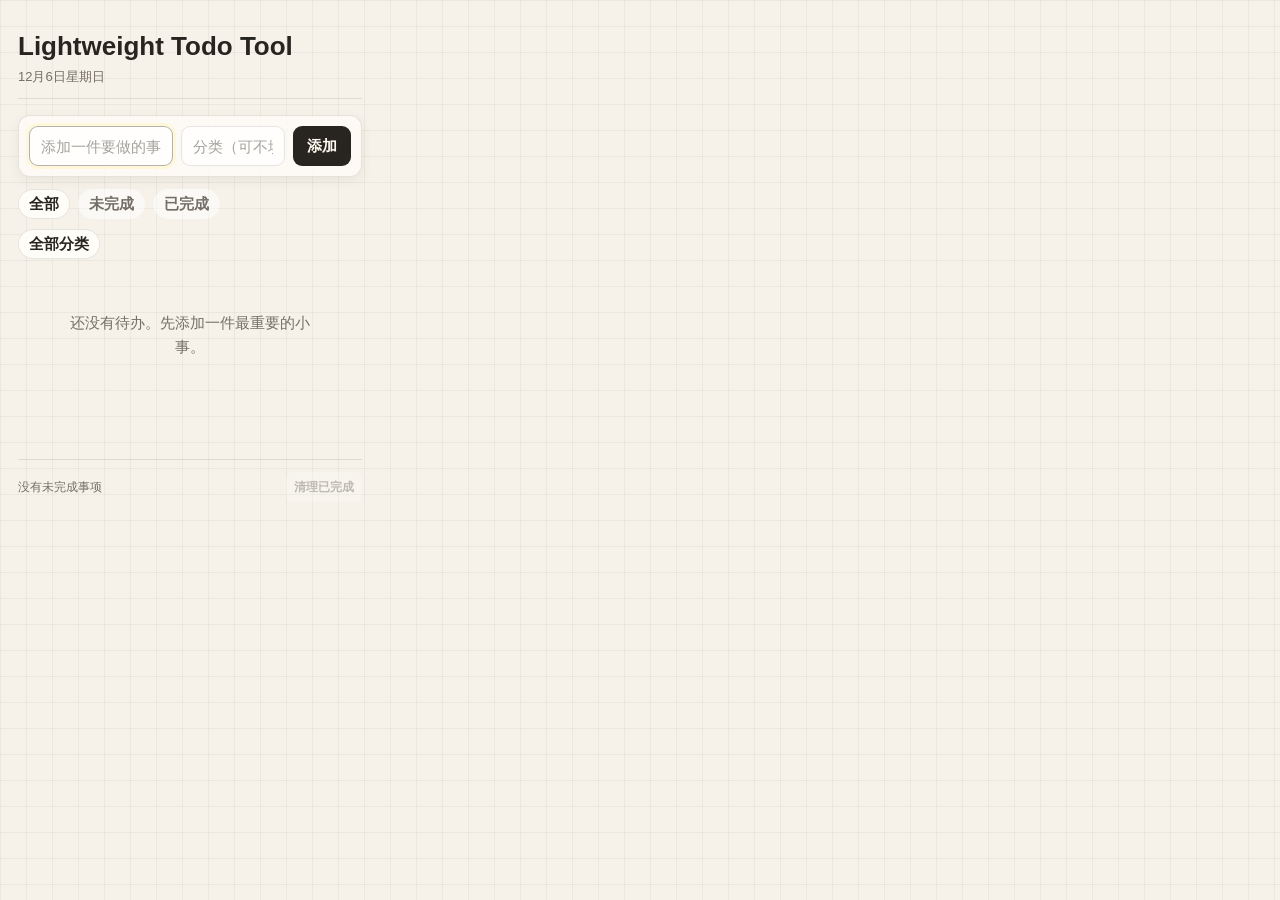
==== commit 0eb27423: "Rename project to Lightweight Todo Tool" ====
--- a/popup.html
+++ b/popup.html
@@ -3,14 +3,14 @@
   <head>
     <meta charset="utf-8" />
     <meta name="viewport" content="width=device-width, initial-scale=1" />
-    <title>todo</title>
+    <title>Lightweight Todo Tool</title>
     <link rel="stylesheet" href="popup.css" />
   </head>
   <body>
-    <main class="app" aria-label="todo">
+    <main class="app" aria-label="Lightweight Todo Tool">
       <header class="header">
         <div>
-          <h1>todo</h1>
+          <h1>Lightweight Todo Tool</h1>
           <p id="todayText" class="today"></p>
         </div>
       </header>
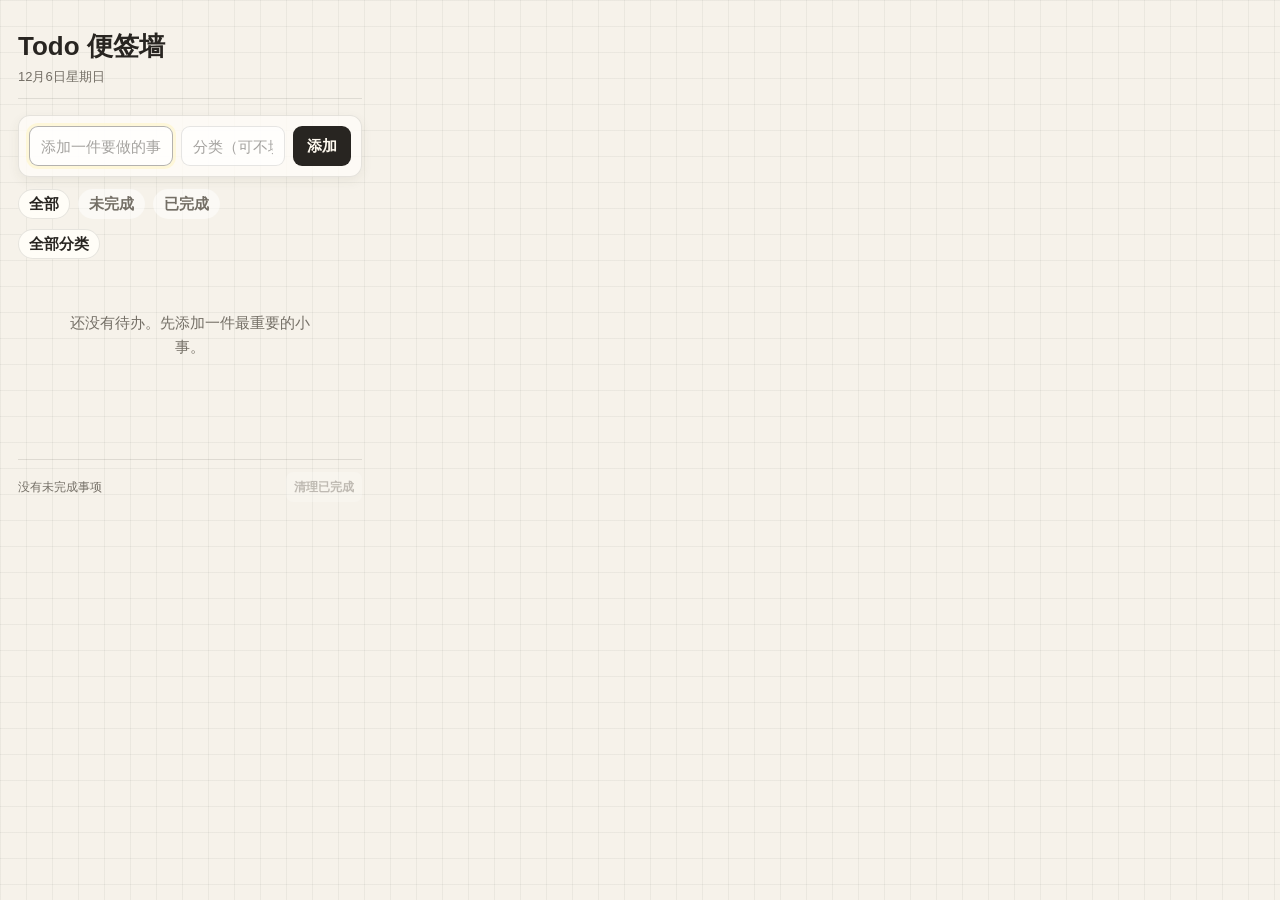
==== commit d73b46be: "Add standalone todo web page" ====
--- a/popup.html
+++ b/popup.html
@@ -3,14 +3,14 @@
   <head>
     <meta charset="utf-8" />
     <meta name="viewport" content="width=device-width, initial-scale=1" />
-    <title>Lightweight Todo Tool</title>
+    <title>Todo 便签墙</title>
     <link rel="stylesheet" href="popup.css" />
   </head>
   <body>
-    <main class="app" aria-label="Lightweight Todo Tool">
+    <main class="app" aria-label="Todo 便签墙">
       <header class="header">
         <div>
-          <h1>Lightweight Todo Tool</h1>
+          <h1>Todo 便签墙</h1>
           <p id="todayText" class="today"></p>
         </div>
       </header>
--- a/popup.css
+++ b/popup.css
@@ -571,12 +571,12 @@
 
 .newtab-app .header {
   display: grid;
-  min-height: 200px;
+  min-height: 104px;
   max-width: none;
   margin: 0;
   border: 0;
-  place-items: center;
-  padding: 0;
+  place-items: start center;
+  padding: 36px 0 0;
   text-align: center;
 }
 
@@ -600,11 +600,13 @@
 }
 
 .newtab-app .today {
-  margin: 20px 0 0;
+  margin: 0;
   color: #8d8579;
   font-size: 16px;
   font-weight: 650;
-  letter-spacing: 0.04em;
+  letter-spacing: 0;
+  line-height: 1.45;
+  white-space: nowrap;
 }
 
 .newtab-app > .add-form,
@@ -693,10 +695,11 @@
 .newtab-app .column-actions {
   position: absolute;
   right: 0;
-  bottom: -31px;
+  top: 50%;
   display: flex;
   gap: 4px;
   opacity: 0;
+  transform: translateY(-50%);
   transition: opacity 120ms ease;
 }
 
@@ -989,11 +992,12 @@
   }
 
   .newtab-app .header {
-    min-height: 190px;
+    min-height: 92px;
+    padding-top: 28px;
   }
 
-  .newtab-app .quote {
-    font-size: 21px;
+  .newtab-app .today {
+    white-space: normal;
   }
 
   .newtab-app .board-list {
